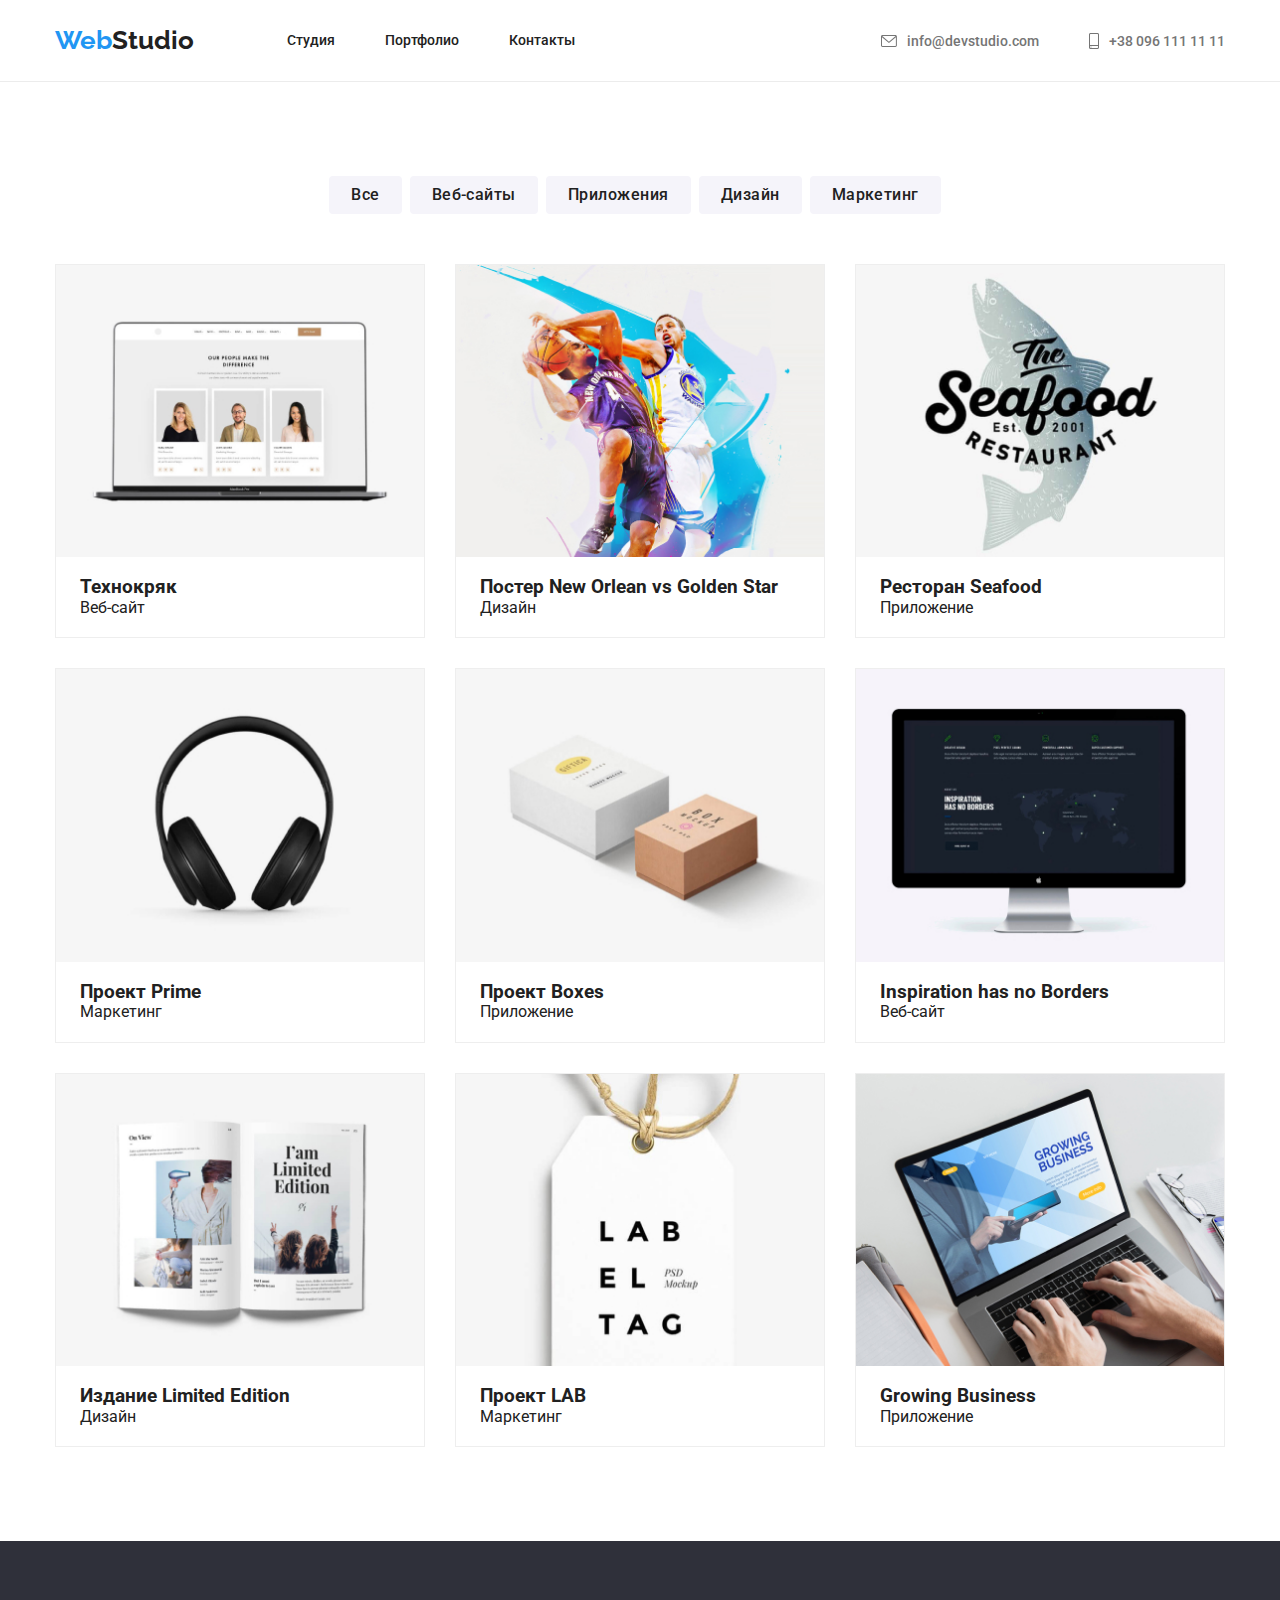
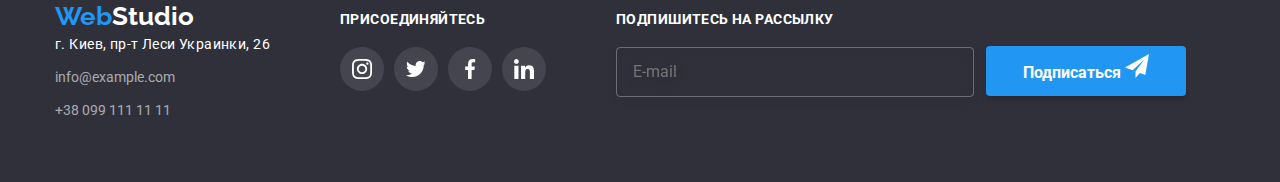
==== portfolio.html @ bfbe64d4 "1" ====
<!DOCTYPE html>
<html lang="ru">
  <head>
    <meta charset="UTF-8" />
    <meta http-equiv="X-UA-Compatible" content="IE=edge" />
    <meta name="viewport" content="width=device-width, initial-scale=1.0" />
    <title>WebStudio</title>
    <link
      href="https://fonts.googleapis.com/css2?family=Raleway:wght@700&display=swap"
      rel="stylesheet"
    />
    <link
      href="https://fonts.googleapis.com/css2?family=Raleway:wght@700&family=Roboto:wght@400;500;700;900&display=swap"
      rel="stylesheet"
    />
    <link
      rel="stylesheet"
      href="https://cdnjs.cloudflare.com/ajax/libs/modern-normalize/1.1.0/modern-normalize.min.css"
    />
    <link rel="stylesheet" href="./css/main.min.css" />
  </head>
  <body>
    <header class="header">
      <div class="container">
        <nav class="header-nav">
          <a href="./index.html" class="header-nav__link"
            >Web<span class="header-nav__logo">Studio</span></a
          >
          <ul class="header-list">
            <li>
              <a href="./index.html" class="header-list__link">Студия</a>
            </li>
            <li>
              <a href="./portfolio.html" class="header-list__link">Портфолио</a>
            </li>
            <li><a href="#" class="header-list__link">Контакты</a></li>
          </ul>
          <ul class="header-contacts">
            <li>
              <a href="mailto:info@devstudio.com" class="header-contacts__link">
                <svg class="header-contacts__envelope">
                  <use href="./images/symbol-defs.svg#icon-envelope"></use>
                </svg>
                info@devstudio.com
              </a>
            </li>
            <li>
              <a href="tel:+380961111111" class="header-contacts__link">
                <svg class="header-contacts__smartphone">
                  <use href="./images/symbol-defs.svg#icon-smartphone"></use>
                </svg>
                +38 096 111 11 11
              </a>
            </li>
          </ul>
        </nav>
      </div>
    </header>
    <main>
      <section class="portfolio">
        <div class="container">
          <ul class="portfolio-section">
            <li class="portfolio-section__item">
              <button type="button" class="portfolio-section__button">
                Все
              </button>
            </li>
            <li class="portfolio-section__item">
              <button type="button" class="portfolio-section__button">
                Веб-сайты
              </button>
            </li>
            <li class="portfolio-section__item">
              <button type="button" class="portfolio-section__button">
                Приложения
              </button>
            </li>
            <li class="portfolio-section__item">
              <button type="button" class="portfolio-section__button">
                Дизайн
              </button>
            </li>
            <li class="portfolio-section__item">
              <button type="button" class="portfolio-section__button">
                Маркетинг
              </button>
            </li>
          </ul>
          <ul class="portfolio-list">
            <li class="portfolio-list__item">
              <div class="portfolio-list__image">
                <img
                  src="./images/Portfolio_1.jpg"
                  width="370"
                  alt="Страница на ноутбуке"
                />
                <div class="overlay">
                  <p class="overlay-text">
                    Технокряк это современная площадка распространения
                    коронавируса. Компании используют эту платформу для
                    цифрового шпионажа и атак на защищённые сервера конкурентов.
                  </p>
                </div>
              </div>

              <div class="portfolio-list__content">
                <h3 class="porfolio-list__header">Технокряк</h3>
                <p class="porfolio-list__text">Веб-сайт</p>
              </div>
            </li>
            <li class="portfolio-list__item">
              <div class="portfolio-list__image">
                <img
                  src="./images/Portfolio_2.jpg"
                  width="370"
                  alt="Дизайн баскетболистов"
                />
                <div class="overlay">
                  <p class="overlay-text">
                    Технокряк это современная площадка распространения
                    коронавируса. Компании используют эту платформу для
                    цифрового шпионажа и атак на защищённые сервера конкурентов.
                  </p>
                </div>
              </div>
              <div class="portfolio-list__content">
                <h3 class="porfolio-list__header">
                  Постер New Orlean vs Golden Star
                </h3>
                <p class="porfolio-list__text">Дизайн</p>
              </div>
            </li>
            <li class="portfolio-list__item">
              <div class="portfolio-list__image">
                <img
                  src="./images/Portfolio_3.jpg"
                  width="370"
                  alt="Логотип ресторана"
                />
                <div class="overlay">
                  <p class="overlay-text">
                    Технокряк это современная площадка распространения
                    коронавируса. Компании используют эту платформу для
                    цифрового шпионажа и атак на защищённые сервера конкурентов.
                  </p>
                </div>
              </div>
              <div class="portfolio-list__content">
                <h3 class="porfolio-list__header">Ресторан Seafood</h3>
                <p class="porfolio-list__text">Приложение</p>
              </div>
            </li>
            <li class="portfolio-list__item">
              <div class="portfolio-list__image">
                <img
                  src="./images/Portfolio_4.jpg"
                  width="370"
                  alt="Наушники"
                />
                <div class="overlay">
                  <p class="overlay-text">
                    Технокряк это современная площадка распространения
                    коронавируса. Компании используют эту платформу для
                    цифрового шпионажа и атак на защищённые сервера конкурентов.
                  </p>
                </div>
              </div>
              <div class="portfolio-list__content">
                <h3 class="porfolio-list__header">Проект Prime</h3>
                <p class="porfolio-list__text">Маркетинг</p>
              </div>
            </li>
            <li class="portfolio-list__item">
              <div class="portfolio-list__image">
                <img
                  src="./images/Portfolio_5.jpg"
                  width="370"
                  alt="Две коробки"
                />
                <div class="overlay">
                  <p class="overlay-text">
                    Технокряк это современная площадка распространения
                    коронавируса. Компании используют эту платформу для
                    цифрового шпионажа и атак на защищённые сервера конкурентов.
                  </p>
                </div>
              </div>
              <div class="portfolio-list__content">
                <h3 class="porfolio-list__header">Проект Boxes</h3>
                <p class="porfolio-list__text">Приложение</p>
              </div>
            </li>
            <li class="portfolio-list__item">
              <div class="portfolio-list__image">
                <img
                  src="./images/Portfolio_6.jpg"
                  width="370"
                  alt="Экран компьютера с сайтом"
                />
                <div class="overlay">
                  <p class="overlay-text">
                    Технокряк это современная площадка распространения
                    коронавируса. Компании используют эту платформу для
                    цифрового шпионажа и атак на защищённые сервера конкурентов.
                  </p>
                </div>
              </div>
              <div class="portfolio-list__content">
                <h3 class="porfolio-list__header">
                  Inspiration has no Borders
                </h3>
                <p class="porfolio-list__text">Веб-сайт</p>
              </div>
            </li>
            <li class="portfolio-list__item">
              <div class="portfolio-list__image">
                <img
                  src="./images/Portfolio_7.jpg"
                  width="370"
                  alt="Книга издания"
                />
                <div class="overlay">
                  <p class="overlay-text">
                    Технокряк это современная площадка распространения
                    коронавируса. Компании используют эту платформу для
                    цифрового шпионажа и атак на защищённые сервера конкурентов.
                  </p>
                </div>
              </div>
              <div class="portfolio-list__content">
                <h3 class="porfolio-list__header">Издание Limited Edition</h3>
                <p class="porfolio-list__text">Дизайн</p>
              </div>
            </li>
            <li class="portfolio-list__item">
              <div class="portfolio-list__image">
                <img
                  src="./images/Portfolio_8.jpg"
                  width="370"
                  alt="Ярлык LAB"
                />
                <div class="overlay">
                  <p class="overlay-text">
                    Технокряк это современная площадка распространения
                    коронавируса. Компании используют эту платформу для
                    цифрового шпионажа и атак на защищённые сервера конкурентов.
                  </p>
                </div>
              </div>
              <div class="portfolio-list__content">
                <h3 class="porfolio-list__header">Проект LAB</h3>
                <p class="porfolio-list__text">Маркетинг</p>
              </div>
            </li>
            <li class="portfolio-list__item">
              <div class="portfolio-list__image">
                <img
                  src="./images/Portfolio_9.jpg"
                  width="370"
                  alt="Приложение на компьютере"
                />
                <div class="overlay">
                  <p class="overlay-text">
                    Технокряк это современная площадка распространения
                    коронавируса. Компании используют эту платформу для
                    цифрового шпионажа и атак на защищённые сервера конкурентов.
                  </p>
                </div>
              </div>
              <div class="portfolio-list__content">
                <h3 class="porfolio-list__header">Growing Business</h3>
                <p class="porfolio-list__text">Приложение</p>
              </div>
            </li>
          </ul>
        </div>
      </section>
    </main>

    <footer class="footer">
      <div class="container footer-container">
        <div class="footer-div">
          <a href="#" class="footer-div__link"
            >Web<span class="footer-div__logo">Studio</span></a
          >
          <address>
            <ul class="address-list">
              <li>
                <a href="#" class="address-list__link"
                  >г. Киев, пр-т Леси Украинки, 26</a
                >
              </li>
              <li>
                <a href="mailto:info@example.com" class="address-list__contacts"
                  >info@example.com</a
                >
              </li>
              <li>
                <a href="tel:+380991111111" class="address-list__contacts"
                  >+38 099 111 11 11</a
                >
              </li>
            </ul>
          </address>
        </div>
        <div class="join">
          <h3 class="join__header">Присоединяйтесь</h3>
          <ul class="join__list">
            <li class="join__item">
              <a href="#" class="join__link">
                <svg class="join__icons">
                  <use href="./images/symbol-defs.svg#icon-instagram"></use>
                </svg>
              </a>
            </li>
            <li class="join__item">
              <a href="#" class="join__link">
                <svg class="join__icons">
                  <use href="./images/symbol-defs.svg#icon-twitter"></use>
                </svg>
              </a>
            </li>
            <li class="join__item">
              <a href="#" class="join__link">
                <svg class="join__icons">
                  <use href="./images/symbol-defs.svg#icon-facebook"></use>
                </svg>
              </a>
            </li>
            <li class="join__item">
              <a href="#" class="join__link">
                <svg class="join__icons">
                  <use href="./images/symbol-defs.svg#icon-linkedin"></use>
                </svg>
              </a>
            </li>
          </ul>
        </div>
        <div class="join">
          <h3 class="join__header">Подпишитесь на рассылку</h3>
          <input
            class="join__input"
            type="email"
            name="mail"
            placeholder="E-mail"
          />
        </div>
        <div class="join__div">
          <button class="join__button" type="button">
            Подписаться
            <svg width="24px" height="24px">
              <use href="./images/symbol-defs.svg#icon-telegram_footer"></use>
            </svg>
          </button>
        </div>
      </div>
    </footer>
  </body>
</html>
---- css/main.min.css ----
body{font-family:Roboto;color:#212121}ul,h1,h2,h3,h4,h5,p{padding:0;margin:0}img{display:block;max-width:100%;height:auto}.container{width:1200px;margin:0 auto;padding:0 15px}@media screen and (max-width: 480px){.container{max-width:480px}}.header{padding:25px 0;border-bottom:1px solid #ececec}.header-nav{display:-webkit-box;display:-ms-flexbox;display:flex;-webkit-box-align:center;-ms-flex-align:center;align-items:center}.header-nav__link{font-family:Raleway;font-style:normal;font-weight:bold;font-size:26px;line-height:31px;text-decoration:none;color:#2196f3;margin-right:93px}.header-nav__logo{color:#212121}.header-list{display:-webkit-box;display:-ms-flexbox;display:flex;list-style:none;font-weight:500;padding:0px}@media screen and (max-width: 480px){.header-list{display:none}}.header-list :not(:last-child){margin-right:50px}.header-list__link{position:relative;color:#212121;font-size:14px;line-height:16px;text-decoration:none}.header-list__link:hover{color:#2196f3}.header-list__link:after{position:absolute;left:0;bottom:0;top:45px;content:"";display:block;width:100%;height:4px;background-color:#2196f3;border-radius:2px;opacity:0;-webkit-transition:250ms cubic-bezier(0.4, 0, 0.2, 1);transition:250ms cubic-bezier(0.4, 0, 0.2, 1)}.header-list__link:hover:after{opacity:1}.header-contacts{display:-webkit-box;display:-ms-flexbox;display:flex;list-style:none;font-weight:500;padding:0px;margin-left:auto;-webkit-box-align:center;-ms-flex-align:center;align-items:center;-webkit-box-pack:center;-ms-flex-pack:center;justify-content:center}@media screen and (max-width: 480px){.header-contacts{display:none}}.header-contacts :not(:first-child){padding-left:50px}.header-contacts__link{position:relative;display:-webkit-box;display:-ms-flexbox;display:flex;-webkit-box-align:center;-ms-flex-align:center;align-items:center;-webkit-box-pack:center;-ms-flex-pack:center;justify-content:center;text-align:center;color:#757575;font-size:14px;line-height:16px;text-decoration:none}.header-contacts__link:hover{color:#2196f3}.header-contacts__envelope{width:16px;height:12px;margin-right:10px;fill:currentColor}.header-contacts__envelope:hover{fill:#2196f3}.header-contacts__smartphone{width:10px;height:16px;fill:currentColor;margin-right:10px}.header-contacts__smartphone:hover{fill:#2196f3}.footer{background:#2f303a;padding-top:60px;padding-bottom:60px}.footer-container{display:-webkit-box;display:-ms-flexbox;display:flex}@media screen and (max-width: 480px){.footer-container{-webkit-box-orient:vertical;-webkit-box-direction:normal;-ms-flex-direction:column;flex-direction:column;-webkit-box-align:center;-ms-flex-align:center;align-items:center}}.footer-div__link{display:block;font-family:Raleway;font-style:normal;font-size:26px;line-height:31px;font-weight:bold;color:#2196f3;text-decoration:none;list-style-type:none}.footer-div__logo{color:#fff}.address-list{font-style:normal;list-style:none;padding:0}.address-list :not(:last-child){padding-bottom:9px}.address-list__link{font-style:normal;font-size:14px;line-height:24px;font-weight:normal;padding:20px 0 9px 0;letter-spacing:0.03em;color:#fff;text-decoration:none;list-style:none}.address-list__contacts{font-size:14px;line-height:24px;font-weight:normal;color:rgba(255,255,255,0.6);text-decoration:none;list-style-type:none}.join{padding-top:10px;margin-left:70px}.join__header{font-size:14px;line-height:16px;letter-spacing:0.03em;text-transform:uppercase;color:#fff;margin-bottom:20px}.join__list{display:-webkit-box;display:-ms-flexbox;display:flex;list-style:none}.join__item:not(:last-child){margin-right:10px}.join__link{display:-webkit-box;display:-ms-flexbox;display:flex;width:44px;height:44px;border-radius:50%;background:rgba(255,255,255,0.1);-webkit-box-align:center;-ms-flex-align:center;align-items:center;-webkit-box-pack:center;-ms-flex-pack:center;justify-content:center}.join__link:hover{background-color:#2196f3}.join__icons{display:block;width:20px;height:20px;fill:white}.join__input{width:358px;height:50px;padding-left:16px;background-color:rgba(33,150,243,0);border:1px solid rgba(255,255,255,0.3);-webkit-box-sizing:border-box;box-sizing:border-box;-webkit-filter:drop-shadow(0px 4px 4px rgba(0,0,0,0.15));filter:drop-shadow(0px 4px 4px rgba(0,0,0,0.15));border-radius:4px;outline:none;color:#fff}.join__div{width:200px;height:100%}.join__button{width:200px;height:50px;display:block;margin-top:45px;margin-left:12px;font-size:16px;line-height:30px;font-weight:bold;color:#fff;background:#2196f3;padding:0 auto;border:none;-webkit-box-shadow:0px 4px 4px rgba(0,0,0,0.15);box-shadow:0px 4px 4px rgba(0,0,0,0.15);border-radius:4px;cursor:pointer;text-align:center}.hero-section{max-width:1600px;margin:0 auto;background:#2f303a;padding:200px 0;background-image:-webkit-gradient(linear, left top, left bottom, from(rgba(47,48,58,0.4)), to(rgba(47,48,58,0.4))),url("../images/main-background.png");background-image:linear-gradient(to bottom, rgba(47,48,58,0.4), rgba(47,48,58,0.4)),url("../images/main-background.png");background-position:center;background-size:cover}@media screen and (max-width: 480px){.hero-section{width:100%;max-width:480px}}.hero-section__article{font-size:44px;line-height:60px;font-weight:900;color:#fff;width:696px;margin:auto;margin-bottom:40px;text-align:center;letter-spacing:0.06em;text-transform:uppercase}@media screen and (max-width: 480px){.hero-section__article{max-width:480px;width:360px;height:84px;font-size:26px;line-height:42px;margin-bottom:30px}}.hero-section__button{display:block;font-size:16px;line-height:30px;font-weight:bold;color:#fff;background:#2196f3;margin:0 auto;padding:10px 32px;border:none;-webkit-box-shadow:0px 4px 4px rgba(0,0,0,0.15);box-shadow:0px 4px 4px rgba(0,0,0,0.15);border-radius:4px;cursor:pointer}.backdrop{position:fixed;top:0;left:0;width:100%;height:100%;background:rgba(0,0,0,0.2)}.backdrop.is-hidden{opacity:0;pointer-events:none}.backdrop-modal{position:absolute;top:50%;left:50%;-webkit-transform:translate(-50%, -50%);transform:translate(-50%, -50%);min-width:528px;min-height:581px;background-color:#fff;padding:40px}.backdrop-modal__button{display:-webkit-box;display:-ms-flexbox;display:flex;position:absolute;top:8px;right:8px;width:30px;height:30px;border:1px solid rgba(0,0,0,0.1);border-radius:50%;cursor:pointer;background-color:transparent;-webkit-box-align:center;-ms-flex-align:center;align-items:center;-webkit-box-pack:center;-ms-flex-pack:center;justify-content:center}.backdrop-modal__close{width:18px;height:18px;display:block}.backdrop-modal__button:hover .backdrop-modal__close{fill:#2196f3}.backdrop-modal__header{margin-bottom:12px;font-style:normal;font-weight:bold;font-size:20px;line-height:23px;text-align:center;letter-spacing:0.03em;color:#212121}form{position:relative;width:450px;height:auto;margin-left:auto;margin-right:auto}.form-field{display:-webkit-box;display:-ms-flexbox;display:flex;-webkit-box-orient:vertical;-webkit-box-direction:normal;-ms-flex-direction:column;flex-direction:column;margin-bottom:10px}.form-field textarea{border:1px solid rgba(33,33,33,0.2);border-radius:4px;resize:none}.form-field input{height:40px;border:1px solid rgba(33,33,33,0.2);border-radius:4px}.form-field label{font-size:12px;margin-bottom:4px;color:#757575}.modal-input{padding-left:40px;outline:none;width:100%}.aaa{position:relative}.aaa:hover .modal-input{border-color:#2196f3}.aaa:hover .icon-modal1{fill:#2196f3}.aaa:hover .icon-modal2{fill:#2196f3}.aaa:hover .icon-modal3{fill:#2196f3}.icon-modal1{position:absolute;top:50%;-webkit-transform:translateY(-50%);transform:translateY(-50%);left:13px;width:18px;height:18px}.icon-modal2{position:absolute;top:50%;-webkit-transform:translateY(-50%);transform:translateY(-50%);left:13px;width:18px;height:18px}.icon-modal3{position:absolute;top:50%;-webkit-transform:translateY(-50%);transform:translateY(-50%);left:13px;width:18px;height:18px}textarea{outline:none;padding-left:16px}.conditions{margin-bottom:30px}.conditions-label{display:-webkit-box;display:-ms-flexbox;display:flex;-webkit-box-align:center;-ms-flex-align:center;align-items:center;-ms-flex-pack:distribute;justify-content:space-around;font-size:14px;line-height:1.71;letter-spacing:0.03em;color:#757575}.conditions-link{color:#2196f3;cursor:pointer;position:relative}.conditions-link::after{content:" ";position:absolute;left:0;bottom:5px;width:100%;height:1px;background-color:#2196f3}.checkbox-accept{display:none}.conditions-input:checked+.conditions-svg-border .checkbox-accept{display:block;-webkit-transition-timing-function:cubic-bezier(0.4, 0, 0.2, 1);transition-timing-function:cubic-bezier(0.4, 0, 0.2, 1);-webkit-transition-duration:250ms;transition-duration:250ms}.conditions-input:checked+.conditions-svg-border .checkbox-border{display:none;-webkit-transition-timing-function:cubic-bezier(0.4, 0, 0.2, 1);transition-timing-function:cubic-bezier(0.4, 0, 0.2, 1);-webkit-transition-duration:250ms;transition-duration:250ms}.conditions-svg-border{cursor:pointer}.conditions-input{-webkit-appearance:none;-moz-appearance:none;appearance:none}.modal-button{width:200px;height:50px;display:block;font-size:16px;line-height:30px;font-weight:bold;color:#fff;background:#2196f3;margin:0 auto;margin-top:30px;padding:10px 32px;border:none;-webkit-box-shadow:0px 4px 4px rgba(0,0,0,0.15);box-shadow:0px 4px 4px rgba(0,0,0,0.15);border-radius:4px;cursor:pointer}.section-features{padding-top:94px}@media screen and (max-width: 480px){.section-features{display:block;padding-top:60px}}.section-features__list{list-style:none;display:-webkit-box;display:-ms-flexbox;display:flex}@media screen and (max-width: 480px){.section-features__list{display:block}}.section-features__list__item :not(:last-child){margin-right:30px}.section-features__box{width:270px;height:120px;background-color:#f5f4fa;text-align:center;border-radius:4px;padding:25px 0;margin-bottom:30px}@media screen and (max-width: 480px){.section-features__box{width:450px}}.section-features__svg{width:70px;height:70px}.section-features__article{font-size:14px;line-height:16px;font-weight:bold;letter-spacing:0.03em;text-transform:uppercase}@media screen and (max-width: 480px){.section-features__article{text-align:center;margin-bottom:10px}}.section-features__information{font-size:14px;line-height:24px;font-weight:normal;color:#757575}@media screen and (max-width: 480px){.section-features__information{margin-bottom:30px}}.section-doing{padding:94px 0}@media screen and (max-width: 480px){.section-doing{display:none}}.section-doing__article{font-size:36px;line-height:42px;font-weight:bold;text-align:center;margin-bottom:50px}.section-doing__information{list-style:none;display:-webkit-box;display:-ms-flexbox;display:flex;-webkit-box-align:center;-ms-flex-align:center;align-items:center;-webkit-box-pack:center;-ms-flex-pack:center;justify-content:center}.section-doing__item{position:relative}.section-doing:first-child{padding-left:0px}.section-doing :not(:last-child){margin-right:30px}.section-doing__img{display:block;width:100%;height:auto}.section-doing__div{display:block;position:absolute;top:224px;padding:27px 0;width:100%;background:rgba(47,48,58,0.8);color:#fff}.section-doing__text{font-size:14px;line-height:16px;font-weight:bold;letter-spacing:0.03em;text-transform:uppercase;text-align:center}.section-crew{background:#f5f4fa;padding:94px 0}.section-crew__article{font-size:36px;line-height:42px;font-weight:bold;text-align:center;margin-bottom:50px}.section-crew__list{list-style:none;display:-webkit-box;display:-ms-flexbox;display:flex;padding:0px;-webkit-box-pack:center;-ms-flex-pack:center;justify-content:center;margin-bottom:0}@media screen and (max-width: 480px){.section-crew__list{display:-webkit-box;display:-ms-flexbox;display:flex;-webkit-box-orient:vertical;-webkit-box-direction:normal;-ms-flex-direction:column;flex-direction:column;-webkit-box-pack:center;-ms-flex-pack:center;justify-content:center}}.section-crew__item{-webkit-box-shadow:0px 1px 3px rgba(0,0,0,0.12),0px 1px 1px rgba(0,0,0,0.14),0px 2px 1px rgba(0,0,0,0.2);box-shadow:0px 1px 3px rgba(0,0,0,0.12),0px 1px 1px rgba(0,0,0,0.14),0px 2px 1px rgba(0,0,0,0.2);border-radius:0px 0px 4px 4px}@media screen and (max-width: 480px){.section-crew__item{width:450px;margin-bottom:30px}}.section-crew__item:not(:last-child){margin-right:30px}.wrapper{padding:30px 0}@media screen and (max-width: 480px){.wrapper{background-color:#fff}}.wrapper__article{font-size:16px;line-height:19px;font-weight:500;text-align:center}.wrapper__text{font-size:16px;line-height:19px;font-weight:normal;color:#757575;text-align:center;padding-top:10px}.wrapper__list{display:-webkit-box;display:-ms-flexbox;display:flex;margin-top:16px;list-style:none;-webkit-box-align:center;-ms-flex-align:center;align-items:center;-webkit-box-pack:center;-ms-flex-pack:center;justify-content:center}.wrapper__item:not(:last-child){margin-right:10px}.wrapper__link{display:-webkit-box;display:-ms-flexbox;display:flex;-webkit-box-pack:center;-ms-flex-pack:center;justify-content:center;-webkit-box-align:center;-ms-flex-align:center;align-items:center;width:44px;height:44px;cursor:pointer}.wrapper__link:hover{border-radius:50%;background-color:#2196f3}.wrapper__link:hover .wrapper__icon{fill:#fff}.wrapper__icon{width:20px;height:20px;fill:#afb1b8}.section-clients{padding:94px 0}.section-clients__article{font-size:36px;line-height:42px;font-weight:bold;text-align:center;margin-bottom:50px}.section-clients__list{display:-webkit-box;display:-ms-flexbox;display:flex;list-style:none;-webkit-box-align:center;-ms-flex-align:center;align-items:center}@media screen and (max-width: 480px){.section-clients__list{-ms-flex-wrap:wrap;flex-wrap:wrap}}@media screen and (max-width: 480px){.section-clients:nth-child(2n){margin-right:30px}}.section-clients :not(:last-child){margin-right:30px}.section-clients,.section-clients__icon:hover{fill:currentColor}.section-clients__link{display:-webkit-box;display:-ms-flexbox;display:flex;width:170px;height:92px;border:1px solid #afb1b8;border-radius:4px;-webkit-box-align:center;-ms-flex-align:center;align-items:center;-webkit-box-pack:center;-ms-flex-pack:center;justify-content:center}.section-clients__link:hover{color:#2196f3;border:1px solid #2196f3}.section-clients__link:hover .section-clients__icon{fill:#2196f3}.section-clients__icon{width:106px;height:60px;fill:#afb1b8}.portfolio{padding:94px 0}.portfolio-section{display:-webkit-box;display:-ms-flexbox;display:flex;-webkit-box-pack:center;-ms-flex-pack:center;justify-content:center;margin-right:10px;margin-bottom:50px;list-style:none}.portfolio-section__item:not(:last-child){margin-right:8px}.portfolio-section__button:hover{background-color:#2196f3;color:#fff}.portfolio-section__button{display:block;font-family:Roboto;border:none;background:#f5f4fa;border-radius:4px;font-weight:500;font-size:16px;line-height:26px;text-align:center;padding:6px 22px;letter-spacing:0.03em;color:#212121;cursor:pointer}.portfolio-list{list-style:none;display:-webkit-box;display:-ms-flexbox;display:flex;-ms-flex-wrap:wrap;flex-wrap:wrap;margin-right:-30px;margin-bottom:-30px}.portfolio-list li{background:#fff;border:1px solid #eee;margin-bottom:30px;cursor:pointer;-ms-flex-preferred-size:calc(100% / 3 - 30px);flex-basis:calc(100% / 3 - 30px);margin-right:30px;margin-bottom:30px}.portfolio-list li:hover{-webkit-box-shadow:0px 1px 1px rgba(0,0,0,0.12),0px 4px 4px rgba(0,0,0,0.06),1px 4px 6px rgba(0,0,0,0.16);box-shadow:0px 1px 1px rgba(0,0,0,0.12),0px 4px 4px rgba(0,0,0,0.06),1px 4px 6px rgba(0,0,0,0.16)}.portfolio-list__item:hover{border:1px solid #eee;-webkit-box-shadow:0px 1px 1px rgba(0,0,0,0.12),0px 4px 4px rgba(0,0,0,0.06),1px 4px 6px rgba(0,0,0,0.16);box-shadow:0px 1px 1px rgba(0,0,0,0.12),0px 4px 4px rgba(0,0,0,0.06),1px 4px 6px rgba(0,0,0,0.16)}.portfolio-list__item:hover:hover .overlay{-webkit-transform:translate(-50%, 0);transform:translate(-50%, 0)}.portfolio-list__image{position:relative;overflow:hidden}.portfolio-list__content{padding:20px 24px}.portfolio-list__header{font-weight:bold;font-size:18px;line-height:36px;letter-spacing:0.06em;color:#212121}.portfolio-list__text{font-size:16px;line-height:30px;font-weight:normal;color:#757575}.overlay{position:absolute;top:0;left:50%;width:100%;height:101%;padding:63px 24px;font-size:18px;line-height:28px;color:#fff;background-color:#2196f3;-webkit-transform:translate(-50%, 100%);transform:translate(-50%, 100%);-webkit-transition:-webkit-transform 250ms cubic-bezier(0.4, 0, 0.2, 1);transition:-webkit-transform 250ms cubic-bezier(0.4, 0, 0.2, 1);transition:transform 250ms cubic-bezier(0.4, 0, 0.2, 1);transition:transform 250ms cubic-bezier(0.4, 0, 0.2, 1), -webkit-transform 250ms cubic-bezier(0.4, 0, 0.2, 1)}
/*# sourceMappingURL=main.min.css.map */
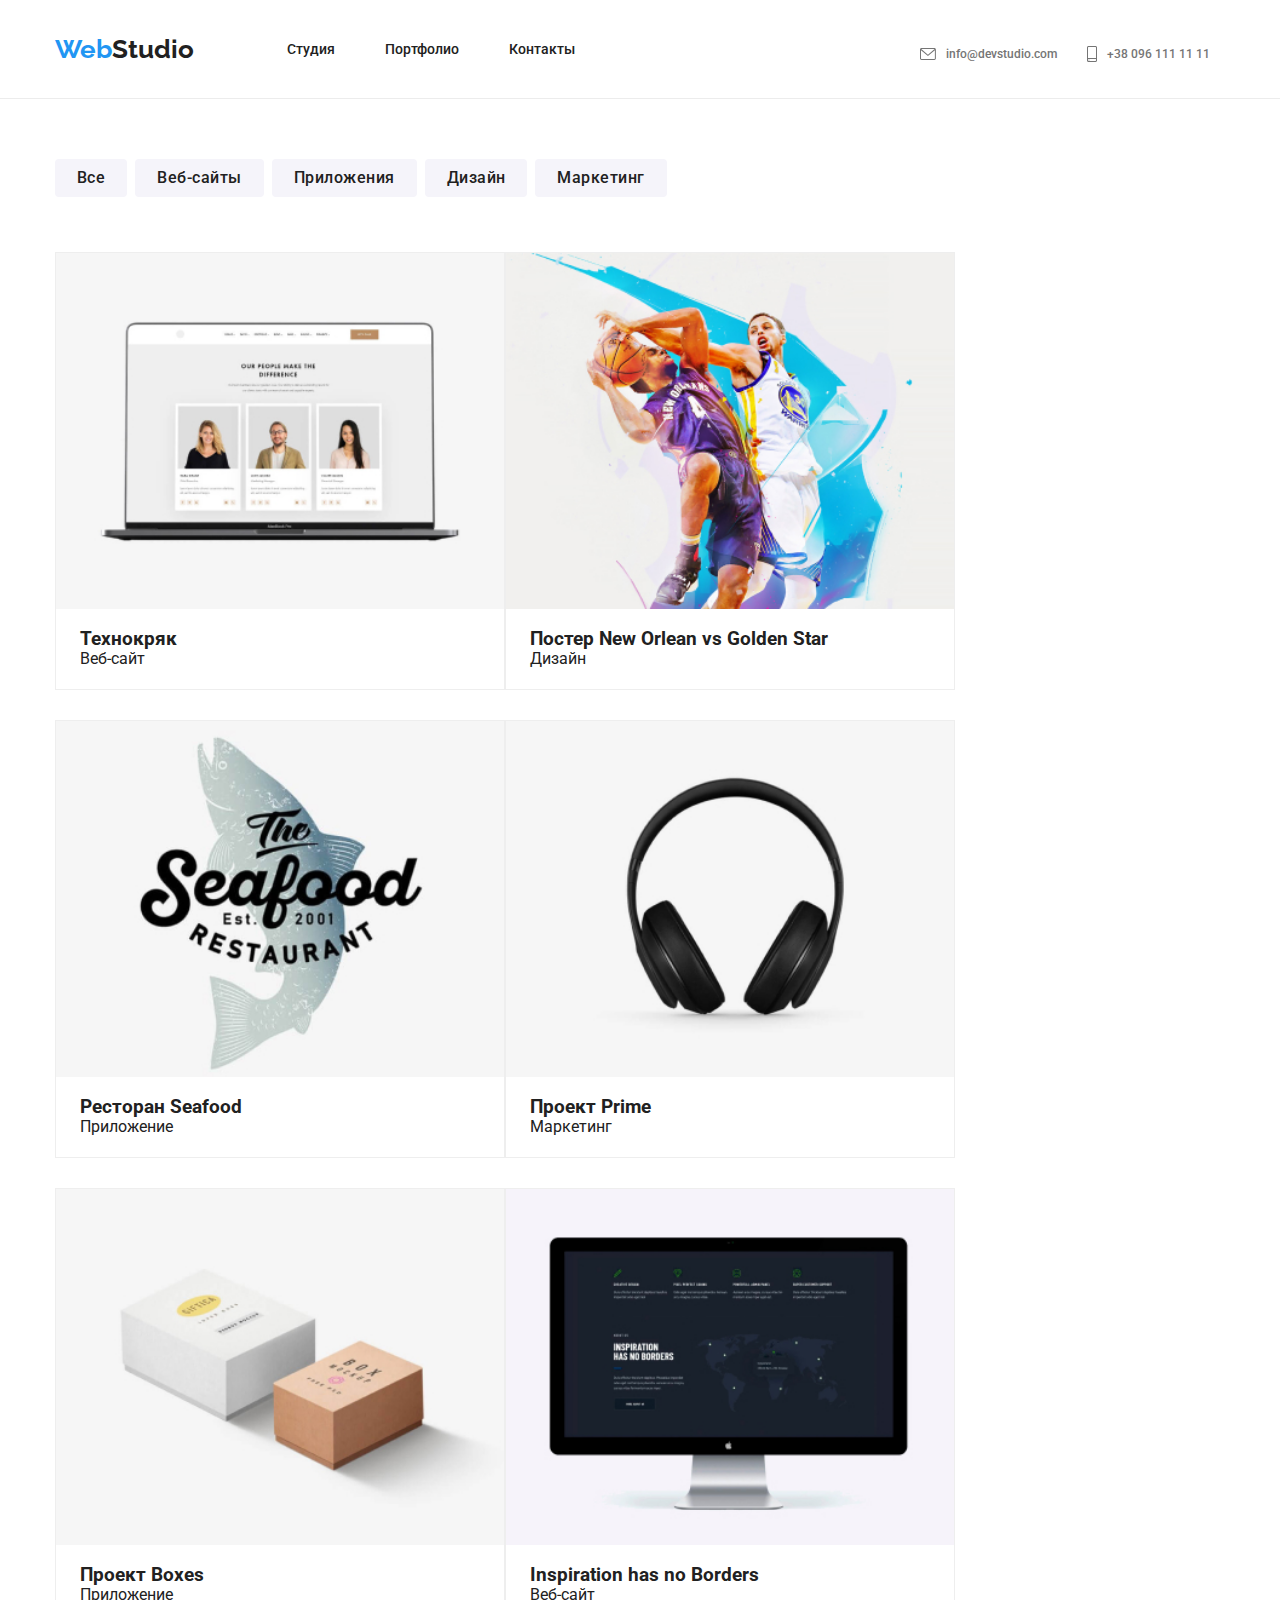
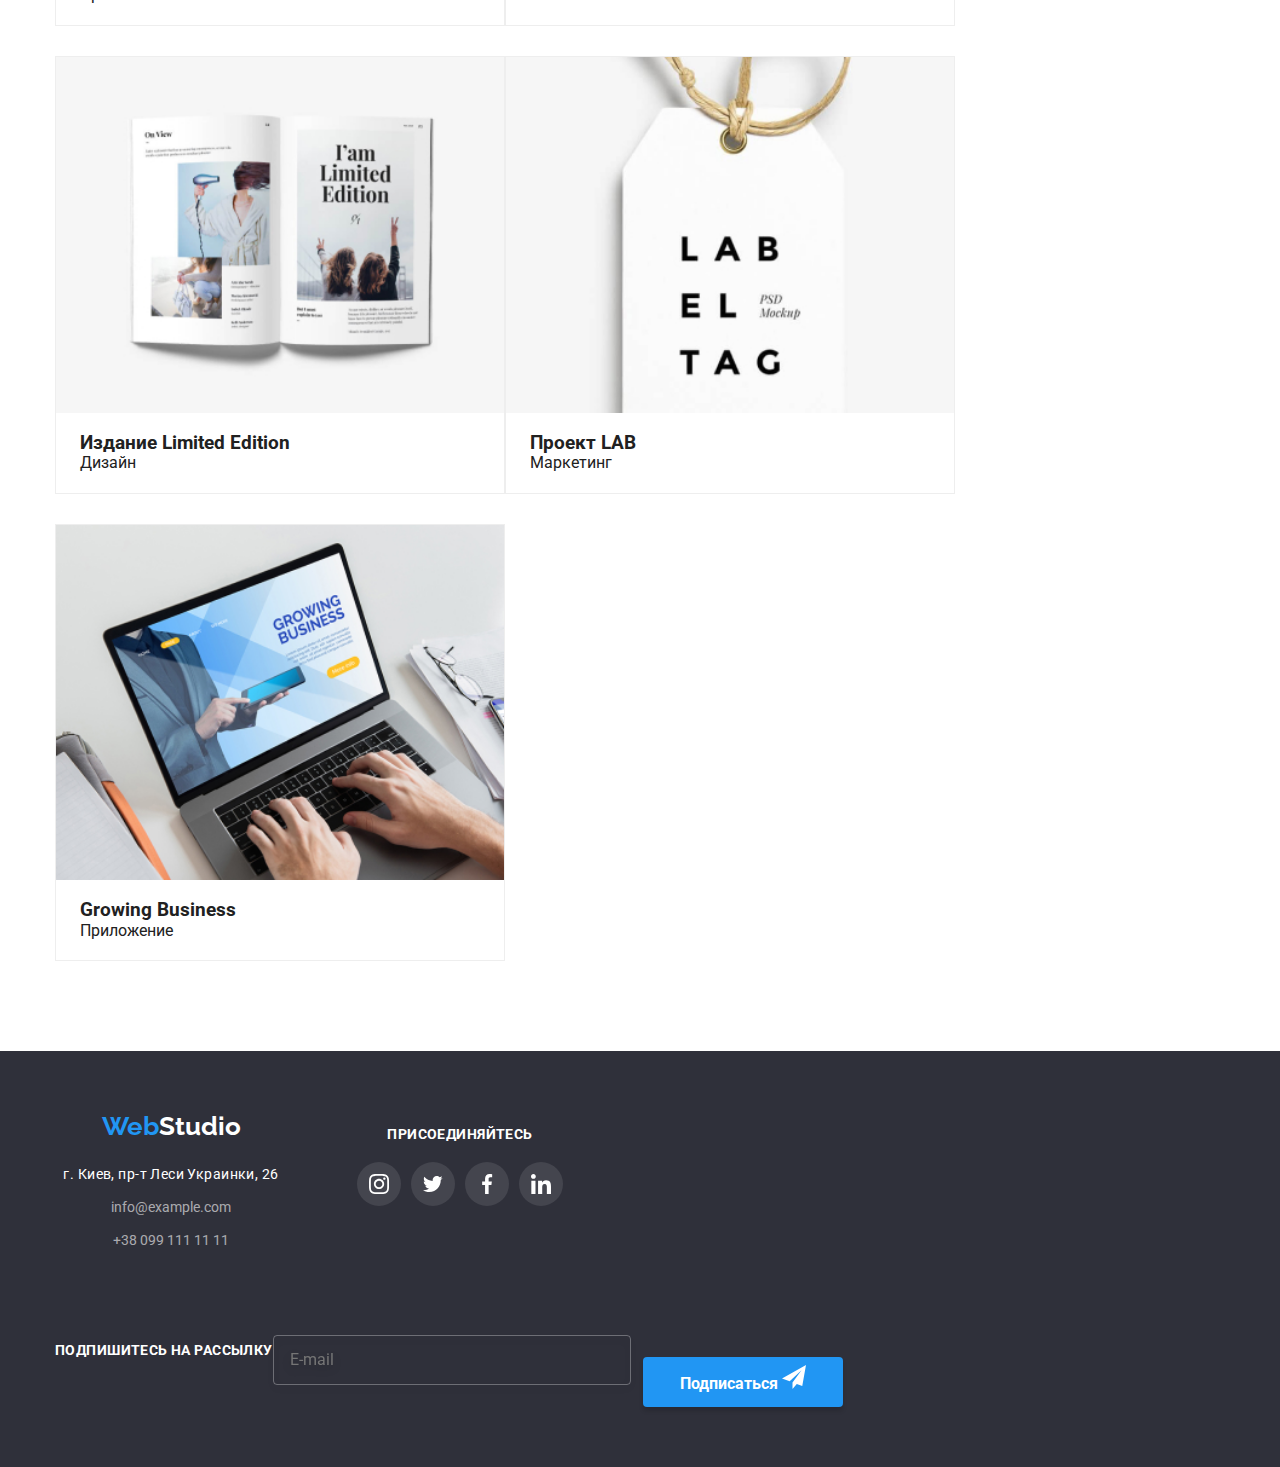
==== commit 055eae50: "some errors" ====
--- a/portfolio.html
+++ b/portfolio.html
@@ -90,6 +90,7 @@
             <li class="portfolio-list__item">
               <div class="portfolio-list__image">
                 <img
+                  class="portfolio-list__img"
                   src="./images/Portfolio_1.jpg"
                   width="370"
                   alt="Страница на ноутбуке"
@@ -111,6 +112,7 @@
             <li class="portfolio-list__item">
               <div class="portfolio-list__image">
                 <img
+                  class="portfolio-list__img"
                   src="./images/Portfolio_2.jpg"
                   width="370"
                   alt="Дизайн баскетболистов"
@@ -133,6 +135,7 @@
             <li class="portfolio-list__item">
               <div class="portfolio-list__image">
                 <img
+                  class="portfolio-list__img"
                   src="./images/Portfolio_3.jpg"
                   width="370"
                   alt="Логотип ресторана"
@@ -153,6 +156,7 @@
             <li class="portfolio-list__item">
               <div class="portfolio-list__image">
                 <img
+                  class="portfolio-list__img"
                   src="./images/Portfolio_4.jpg"
                   width="370"
                   alt="Наушники"
@@ -173,6 +177,7 @@
             <li class="portfolio-list__item">
               <div class="portfolio-list__image">
                 <img
+                  class="portfolio-list__img"
                   src="./images/Portfolio_5.jpg"
                   width="370"
                   alt="Две коробки"
@@ -193,6 +198,7 @@
             <li class="portfolio-list__item">
               <div class="portfolio-list__image">
                 <img
+                  class="portfolio-list__img"
                   src="./images/Portfolio_6.jpg"
                   width="370"
                   alt="Экран компьютера с сайтом"
@@ -215,6 +221,7 @@
             <li class="portfolio-list__item">
               <div class="portfolio-list__image">
                 <img
+                  class="portfolio-list__img"
                   src="./images/Portfolio_7.jpg"
                   width="370"
                   alt="Книга издания"
@@ -235,6 +242,7 @@
             <li class="portfolio-list__item">
               <div class="portfolio-list__image">
                 <img
+                  class="portfolio-list__img"
                   src="./images/Portfolio_8.jpg"
                   width="370"
                   alt="Ярлык LAB"
@@ -255,6 +263,7 @@
             <li class="portfolio-list__item">
               <div class="portfolio-list__image">
                 <img
+                  class="portfolio-list__img"
                   src="./images/Portfolio_9.jpg"
                   width="370"
                   alt="Приложение на компьютере"
@@ -336,22 +345,23 @@
             </li>
           </ul>
         </div>
-        <div class="join">
-          <h3 class="join__header">Подпишитесь на рассылку</h3>
+        <div class="join-subscribe">
+          <h3 class="join-subscribe__header">Подпишитесь на рассылку</h3>
           <input
-            class="join__input"
+            class="join-subscribe__input"
             type="email"
             name="mail"
             placeholder="E-mail"
           />
-        </div>
-        <div class="join__div">
-          <button class="join__button" type="button">
-            Подписаться
-            <svg width="24px" height="24px">
-              <use href="./images/symbol-defs.svg#icon-telegram_footer"></use>
-            </svg>
-          </button>
+
+          <div class="join-subscribe__div">
+            <button class="join-subscribe__button" type="button">
+              Подписаться
+              <svg width="24px" height="24px" class="join__svg">
+                <use href="./images/symbol-defs.svg#icon-telegram_footer"></use>
+              </svg>
+            </button>
+          </div>
         </div>
       </div>
     </footer>
--- a/css/main.min.css
+++ b/css/main.min.css
@@ -1,2 +1,2 @@
-body{font-family:Roboto;color:#212121}ul,h1,h2,h3,h4,h5,p{padding:0;margin:0}img{display:block;max-width:100%;height:auto}.container{width:1200px;margin:0 auto;padding:0 15px}@media screen and (max-width: 480px){.container{max-width:480px}}.header{padding:25px 0;border-bottom:1px solid #ececec}.header-nav{display:-webkit-box;display:-ms-flexbox;display:flex;-webkit-box-align:center;-ms-flex-align:center;align-items:center}.header-nav__link{font-family:Raleway;font-style:normal;font-weight:bold;font-size:26px;line-height:31px;text-decoration:none;color:#2196f3;margin-right:93px}.header-nav__logo{color:#212121}.header-list{display:-webkit-box;display:-ms-flexbox;display:flex;list-style:none;font-weight:500;padding:0px}@media screen and (max-width: 480px){.header-list{display:none}}.header-list :not(:last-child){margin-right:50px}.header-list__link{position:relative;color:#212121;font-size:14px;line-height:16px;text-decoration:none}.header-list__link:hover{color:#2196f3}.header-list__link:after{position:absolute;left:0;bottom:0;top:45px;content:"";display:block;width:100%;height:4px;background-color:#2196f3;border-radius:2px;opacity:0;-webkit-transition:250ms cubic-bezier(0.4, 0, 0.2, 1);transition:250ms cubic-bezier(0.4, 0, 0.2, 1)}.header-list__link:hover:after{opacity:1}.header-contacts{display:-webkit-box;display:-ms-flexbox;display:flex;list-style:none;font-weight:500;padding:0px;margin-left:auto;-webkit-box-align:center;-ms-flex-align:center;align-items:center;-webkit-box-pack:center;-ms-flex-pack:center;justify-content:center}@media screen and (max-width: 480px){.header-contacts{display:none}}.header-contacts :not(:first-child){padding-left:50px}.header-contacts__link{position:relative;display:-webkit-box;display:-ms-flexbox;display:flex;-webkit-box-align:center;-ms-flex-align:center;align-items:center;-webkit-box-pack:center;-ms-flex-pack:center;justify-content:center;text-align:center;color:#757575;font-size:14px;line-height:16px;text-decoration:none}.header-contacts__link:hover{color:#2196f3}.header-contacts__envelope{width:16px;height:12px;margin-right:10px;fill:currentColor}.header-contacts__envelope:hover{fill:#2196f3}.header-contacts__smartphone{width:10px;height:16px;fill:currentColor;margin-right:10px}.header-contacts__smartphone:hover{fill:#2196f3}.footer{background:#2f303a;padding-top:60px;padding-bottom:60px}.footer-container{display:-webkit-box;display:-ms-flexbox;display:flex}@media screen and (max-width: 480px){.footer-container{-webkit-box-orient:vertical;-webkit-box-direction:normal;-ms-flex-direction:column;flex-direction:column;-webkit-box-align:center;-ms-flex-align:center;align-items:center}}.footer-div__link{display:block;font-family:Raleway;font-style:normal;font-size:26px;line-height:31px;font-weight:bold;color:#2196f3;text-decoration:none;list-style-type:none}.footer-div__logo{color:#fff}.address-list{font-style:normal;list-style:none;padding:0}.address-list :not(:last-child){padding-bottom:9px}.address-list__link{font-style:normal;font-size:14px;line-height:24px;font-weight:normal;padding:20px 0 9px 0;letter-spacing:0.03em;color:#fff;text-decoration:none;list-style:none}.address-list__contacts{font-size:14px;line-height:24px;font-weight:normal;color:rgba(255,255,255,0.6);text-decoration:none;list-style-type:none}.join{padding-top:10px;margin-left:70px}.join__header{font-size:14px;line-height:16px;letter-spacing:0.03em;text-transform:uppercase;color:#fff;margin-bottom:20px}.join__list{display:-webkit-box;display:-ms-flexbox;display:flex;list-style:none}.join__item:not(:last-child){margin-right:10px}.join__link{display:-webkit-box;display:-ms-flexbox;display:flex;width:44px;height:44px;border-radius:50%;background:rgba(255,255,255,0.1);-webkit-box-align:center;-ms-flex-align:center;align-items:center;-webkit-box-pack:center;-ms-flex-pack:center;justify-content:center}.join__link:hover{background-color:#2196f3}.join__icons{display:block;width:20px;height:20px;fill:white}.join__input{width:358px;height:50px;padding-left:16px;background-color:rgba(33,150,243,0);border:1px solid rgba(255,255,255,0.3);-webkit-box-sizing:border-box;box-sizing:border-box;-webkit-filter:drop-shadow(0px 4px 4px rgba(0,0,0,0.15));filter:drop-shadow(0px 4px 4px rgba(0,0,0,0.15));border-radius:4px;outline:none;color:#fff}.join__div{width:200px;height:100%}.join__button{width:200px;height:50px;display:block;margin-top:45px;margin-left:12px;font-size:16px;line-height:30px;font-weight:bold;color:#fff;background:#2196f3;padding:0 auto;border:none;-webkit-box-shadow:0px 4px 4px rgba(0,0,0,0.15);box-shadow:0px 4px 4px rgba(0,0,0,0.15);border-radius:4px;cursor:pointer;text-align:center}.hero-section{max-width:1600px;margin:0 auto;background:#2f303a;padding:200px 0;background-image:-webkit-gradient(linear, left top, left bottom, from(rgba(47,48,58,0.4)), to(rgba(47,48,58,0.4))),url("../images/main-background.png");background-image:linear-gradient(to bottom, rgba(47,48,58,0.4), rgba(47,48,58,0.4)),url("../images/main-background.png");background-position:center;background-size:cover}@media screen and (max-width: 480px){.hero-section{width:100%;max-width:480px}}.hero-section__article{font-size:44px;line-height:60px;font-weight:900;color:#fff;width:696px;margin:auto;margin-bottom:40px;text-align:center;letter-spacing:0.06em;text-transform:uppercase}@media screen and (max-width: 480px){.hero-section__article{max-width:480px;width:360px;height:84px;font-size:26px;line-height:42px;margin-bottom:30px}}.hero-section__button{display:block;font-size:16px;line-height:30px;font-weight:bold;color:#fff;background:#2196f3;margin:0 auto;padding:10px 32px;border:none;-webkit-box-shadow:0px 4px 4px rgba(0,0,0,0.15);box-shadow:0px 4px 4px rgba(0,0,0,0.15);border-radius:4px;cursor:pointer}.backdrop{position:fixed;top:0;left:0;width:100%;height:100%;background:rgba(0,0,0,0.2)}.backdrop.is-hidden{opacity:0;pointer-events:none}.backdrop-modal{position:absolute;top:50%;left:50%;-webkit-transform:translate(-50%, -50%);transform:translate(-50%, -50%);min-width:528px;min-height:581px;background-color:#fff;padding:40px}.backdrop-modal__button{display:-webkit-box;display:-ms-flexbox;display:flex;position:absolute;top:8px;right:8px;width:30px;height:30px;border:1px solid rgba(0,0,0,0.1);border-radius:50%;cursor:pointer;background-color:transparent;-webkit-box-align:center;-ms-flex-align:center;align-items:center;-webkit-box-pack:center;-ms-flex-pack:center;justify-content:center}.backdrop-modal__close{width:18px;height:18px;display:block}.backdrop-modal__button:hover .backdrop-modal__close{fill:#2196f3}.backdrop-modal__header{margin-bottom:12px;font-style:normal;font-weight:bold;font-size:20px;line-height:23px;text-align:center;letter-spacing:0.03em;color:#212121}form{position:relative;width:450px;height:auto;margin-left:auto;margin-right:auto}.form-field{display:-webkit-box;display:-ms-flexbox;display:flex;-webkit-box-orient:vertical;-webkit-box-direction:normal;-ms-flex-direction:column;flex-direction:column;margin-bottom:10px}.form-field textarea{border:1px solid rgba(33,33,33,0.2);border-radius:4px;resize:none}.form-field input{height:40px;border:1px solid rgba(33,33,33,0.2);border-radius:4px}.form-field label{font-size:12px;margin-bottom:4px;color:#757575}.modal-input{padding-left:40px;outline:none;width:100%}.aaa{position:relative}.aaa:hover .modal-input{border-color:#2196f3}.aaa:hover .icon-modal1{fill:#2196f3}.aaa:hover .icon-modal2{fill:#2196f3}.aaa:hover .icon-modal3{fill:#2196f3}.icon-modal1{position:absolute;top:50%;-webkit-transform:translateY(-50%);transform:translateY(-50%);left:13px;width:18px;height:18px}.icon-modal2{position:absolute;top:50%;-webkit-transform:translateY(-50%);transform:translateY(-50%);left:13px;width:18px;height:18px}.icon-modal3{position:absolute;top:50%;-webkit-transform:translateY(-50%);transform:translateY(-50%);left:13px;width:18px;height:18px}textarea{outline:none;padding-left:16px}.conditions{margin-bottom:30px}.conditions-label{display:-webkit-box;display:-ms-flexbox;display:flex;-webkit-box-align:center;-ms-flex-align:center;align-items:center;-ms-flex-pack:distribute;justify-content:space-around;font-size:14px;line-height:1.71;letter-spacing:0.03em;color:#757575}.conditions-link{color:#2196f3;cursor:pointer;position:relative}.conditions-link::after{content:" ";position:absolute;left:0;bottom:5px;width:100%;height:1px;background-color:#2196f3}.checkbox-accept{display:none}.conditions-input:checked+.conditions-svg-border .checkbox-accept{display:block;-webkit-transition-timing-function:cubic-bezier(0.4, 0, 0.2, 1);transition-timing-function:cubic-bezier(0.4, 0, 0.2, 1);-webkit-transition-duration:250ms;transition-duration:250ms}.conditions-input:checked+.conditions-svg-border .checkbox-border{display:none;-webkit-transition-timing-function:cubic-bezier(0.4, 0, 0.2, 1);transition-timing-function:cubic-bezier(0.4, 0, 0.2, 1);-webkit-transition-duration:250ms;transition-duration:250ms}.conditions-svg-border{cursor:pointer}.conditions-input{-webkit-appearance:none;-moz-appearance:none;appearance:none}.modal-button{width:200px;height:50px;display:block;font-size:16px;line-height:30px;font-weight:bold;color:#fff;background:#2196f3;margin:0 auto;margin-top:30px;padding:10px 32px;border:none;-webkit-box-shadow:0px 4px 4px rgba(0,0,0,0.15);box-shadow:0px 4px 4px rgba(0,0,0,0.15);border-radius:4px;cursor:pointer}.section-features{padding-top:94px}@media screen and (max-width: 480px){.section-features{display:block;padding-top:60px}}.section-features__list{list-style:none;display:-webkit-box;display:-ms-flexbox;display:flex}@media screen and (max-width: 480px){.section-features__list{display:block}}.section-features__list__item :not(:last-child){margin-right:30px}.section-features__box{width:270px;height:120px;background-color:#f5f4fa;text-align:center;border-radius:4px;padding:25px 0;margin-bottom:30px}@media screen and (max-width: 480px){.section-features__box{width:450px}}.section-features__svg{width:70px;height:70px}.section-features__article{font-size:14px;line-height:16px;font-weight:bold;letter-spacing:0.03em;text-transform:uppercase}@media screen and (max-width: 480px){.section-features__article{text-align:center;margin-bottom:10px}}.section-features__information{font-size:14px;line-height:24px;font-weight:normal;color:#757575}@media screen and (max-width: 480px){.section-features__information{margin-bottom:30px}}.section-doing{padding:94px 0}@media screen and (max-width: 480px){.section-doing{display:none}}.section-doing__article{font-size:36px;line-height:42px;font-weight:bold;text-align:center;margin-bottom:50px}.section-doing__information{list-style:none;display:-webkit-box;display:-ms-flexbox;display:flex;-webkit-box-align:center;-ms-flex-align:center;align-items:center;-webkit-box-pack:center;-ms-flex-pack:center;justify-content:center}.section-doing__item{position:relative}.section-doing:first-child{padding-left:0px}.section-doing :not(:last-child){margin-right:30px}.section-doing__img{display:block;width:100%;height:auto}.section-doing__div{display:block;position:absolute;top:224px;padding:27px 0;width:100%;background:rgba(47,48,58,0.8);color:#fff}.section-doing__text{font-size:14px;line-height:16px;font-weight:bold;letter-spacing:0.03em;text-transform:uppercase;text-align:center}.section-crew{background:#f5f4fa;padding:94px 0}.section-crew__article{font-size:36px;line-height:42px;font-weight:bold;text-align:center;margin-bottom:50px}.section-crew__list{list-style:none;display:-webkit-box;display:-ms-flexbox;display:flex;padding:0px;-webkit-box-pack:center;-ms-flex-pack:center;justify-content:center;margin-bottom:0}@media screen and (max-width: 480px){.section-crew__list{display:-webkit-box;display:-ms-flexbox;display:flex;-webkit-box-orient:vertical;-webkit-box-direction:normal;-ms-flex-direction:column;flex-direction:column;-webkit-box-pack:center;-ms-flex-pack:center;justify-content:center}}.section-crew__item{-webkit-box-shadow:0px 1px 3px rgba(0,0,0,0.12),0px 1px 1px rgba(0,0,0,0.14),0px 2px 1px rgba(0,0,0,0.2);box-shadow:0px 1px 3px rgba(0,0,0,0.12),0px 1px 1px rgba(0,0,0,0.14),0px 2px 1px rgba(0,0,0,0.2);border-radius:0px 0px 4px 4px}@media screen and (max-width: 480px){.section-crew__item{width:450px;margin-bottom:30px}}.section-crew__item:not(:last-child){margin-right:30px}.wrapper{padding:30px 0}@media screen and (max-width: 480px){.wrapper{background-color:#fff}}.wrapper__article{font-size:16px;line-height:19px;font-weight:500;text-align:center}.wrapper__text{font-size:16px;line-height:19px;font-weight:normal;color:#757575;text-align:center;padding-top:10px}.wrapper__list{display:-webkit-box;display:-ms-flexbox;display:flex;margin-top:16px;list-style:none;-webkit-box-align:center;-ms-flex-align:center;align-items:center;-webkit-box-pack:center;-ms-flex-pack:center;justify-content:center}.wrapper__item:not(:last-child){margin-right:10px}.wrapper__link{display:-webkit-box;display:-ms-flexbox;display:flex;-webkit-box-pack:center;-ms-flex-pack:center;justify-content:center;-webkit-box-align:center;-ms-flex-align:center;align-items:center;width:44px;height:44px;cursor:pointer}.wrapper__link:hover{border-radius:50%;background-color:#2196f3}.wrapper__link:hover .wrapper__icon{fill:#fff}.wrapper__icon{width:20px;height:20px;fill:#afb1b8}.section-clients{padding:94px 0}.section-clients__article{font-size:36px;line-height:42px;font-weight:bold;text-align:center;margin-bottom:50px}.section-clients__list{display:-webkit-box;display:-ms-flexbox;display:flex;list-style:none;-webkit-box-align:center;-ms-flex-align:center;align-items:center}@media screen and (max-width: 480px){.section-clients__list{-ms-flex-wrap:wrap;flex-wrap:wrap}}@media screen and (max-width: 480px){.section-clients:nth-child(2n){margin-right:30px}}.section-clients :not(:last-child){margin-right:30px}.section-clients,.section-clients__icon:hover{fill:currentColor}.section-clients__link{display:-webkit-box;display:-ms-flexbox;display:flex;width:170px;height:92px;border:1px solid #afb1b8;border-radius:4px;-webkit-box-align:center;-ms-flex-align:center;align-items:center;-webkit-box-pack:center;-ms-flex-pack:center;justify-content:center}.section-clients__link:hover{color:#2196f3;border:1px solid #2196f3}.section-clients__link:hover .section-clients__icon{fill:#2196f3}.section-clients__icon{width:106px;height:60px;fill:#afb1b8}.portfolio{padding:94px 0}.portfolio-section{display:-webkit-box;display:-ms-flexbox;display:flex;-webkit-box-pack:center;-ms-flex-pack:center;justify-content:center;margin-right:10px;margin-bottom:50px;list-style:none}.portfolio-section__item:not(:last-child){margin-right:8px}.portfolio-section__button:hover{background-color:#2196f3;color:#fff}.portfolio-section__button{display:block;font-family:Roboto;border:none;background:#f5f4fa;border-radius:4px;font-weight:500;font-size:16px;line-height:26px;text-align:center;padding:6px 22px;letter-spacing:0.03em;color:#212121;cursor:pointer}.portfolio-list{list-style:none;display:-webkit-box;display:-ms-flexbox;display:flex;-ms-flex-wrap:wrap;flex-wrap:wrap;margin-right:-30px;margin-bottom:-30px}.portfolio-list li{background:#fff;border:1px solid #eee;margin-bottom:30px;cursor:pointer;-ms-flex-preferred-size:calc(100% / 3 - 30px);flex-basis:calc(100% / 3 - 30px);margin-right:30px;margin-bottom:30px}.portfolio-list li:hover{-webkit-box-shadow:0px 1px 1px rgba(0,0,0,0.12),0px 4px 4px rgba(0,0,0,0.06),1px 4px 6px rgba(0,0,0,0.16);box-shadow:0px 1px 1px rgba(0,0,0,0.12),0px 4px 4px rgba(0,0,0,0.06),1px 4px 6px rgba(0,0,0,0.16)}.portfolio-list__item:hover{border:1px solid #eee;-webkit-box-shadow:0px 1px 1px rgba(0,0,0,0.12),0px 4px 4px rgba(0,0,0,0.06),1px 4px 6px rgba(0,0,0,0.16);box-shadow:0px 1px 1px rgba(0,0,0,0.12),0px 4px 4px rgba(0,0,0,0.06),1px 4px 6px rgba(0,0,0,0.16)}.portfolio-list__item:hover:hover .overlay{-webkit-transform:translate(-50%, 0);transform:translate(-50%, 0)}.portfolio-list__image{position:relative;overflow:hidden}.portfolio-list__content{padding:20px 24px}.portfolio-list__header{font-weight:bold;font-size:18px;line-height:36px;letter-spacing:0.06em;color:#212121}.portfolio-list__text{font-size:16px;line-height:30px;font-weight:normal;color:#757575}.overlay{position:absolute;top:0;left:50%;width:100%;height:101%;padding:63px 24px;font-size:18px;line-height:28px;color:#fff;background-color:#2196f3;-webkit-transform:translate(-50%, 100%);transform:translate(-50%, 100%);-webkit-transition:-webkit-transform 250ms cubic-bezier(0.4, 0, 0.2, 1);transition:-webkit-transform 250ms cubic-bezier(0.4, 0, 0.2, 1);transition:transform 250ms cubic-bezier(0.4, 0, 0.2, 1);transition:transform 250ms cubic-bezier(0.4, 0, 0.2, 1), -webkit-transform 250ms cubic-bezier(0.4, 0, 0.2, 1)}
+body{font-family:Roboto;color:#212121;margin:0}ul,h1,h2,h3,h4,h5,p{padding:0;margin:0}img{display:block;max-width:100%;height:auto}.container{max-width:450px;padding:0 15px;margin:0}@media screen and (min-width: 768px){.container{max-width:768px;padding:0 15px;margin:0}}@media screen and (min-width: 1200px){.container{max-width:1200px;margin:0 auto;padding:0 15px}}.header{padding-top:16px;padding-bottom:16px;border-bottom:1px solid #ececec}@media screen and (min-width: 768px){.header{padding:0;border-bottom:1px solid #ececec}}@media screen and (min-width: 1200px){.header{padding:25px 0;border-bottom:1px solid #ececec}}.header-nav{display:-webkit-box;display:-ms-flexbox;display:flex;-webkit-box-align:center;-ms-flex-align:center;align-items:center}@media screen and (min-width: 768px){.header-nav{display:-webkit-box;display:-ms-flexbox;display:flex;-webkit-box-align:center;-ms-flex-align:center;align-items:center}}@media screen and (min-width: 1200px){.header-nav{display:-webkit-box;display:-ms-flexbox;display:flex;-webkit-box-align:center;-ms-flex-align:center;align-items:center}}.header-nav__link{font-family:Raleway;font-style:normal;font-weight:bold;font-size:26px;line-height:31px;text-decoration:none;color:#2196f3;margin-right:93px}.header-nav__logo{color:#212121}.header-list{display:none}@media screen and (min-width: 768px){.header-list{display:-webkit-box;display:-ms-flexbox;display:flex;list-style:none;font-weight:500;padding:0px}}@media screen and (min-width: 1200px){.header-list{display:-webkit-box;display:-ms-flexbox;display:flex;list-style:none;font-weight:500;padding:0px}}.header-list :not(:last-child){margin-right:50px}.header-list__link{position:relative;color:#212121;font-size:14px;line-height:16px;text-decoration:none}.header-list__link:hover{color:#2196f3}.header-list__link:after{position:absolute;left:0;bottom:0;top:45px;content:"";display:block;width:100%;height:4px;background-color:#2196f3;border-radius:2px;opacity:0;-webkit-transition:250ms cubic-bezier(0.4, 0, 0.2, 1);transition:250ms cubic-bezier(0.4, 0, 0.2, 1)}@media screen and (min-width: 768px){.header-list__link:after{position:absolute;left:0;bottom:0;top:46px;content:"";display:block;width:100%;height:4px;background-color:#2196f3;border-radius:2px;opacity:0;-webkit-transition:250ms cubic-bezier(0.4, 0, 0.2, 1);transition:250ms cubic-bezier(0.4, 0, 0.2, 1)}}@media screen and (min-width: 1200px){.header-list__link:after{position:absolute;left:0;bottom:0;top:54px;content:"";display:block;width:100%;height:4px;background-color:#2196f3;border-radius:2px;opacity:0;-webkit-transition:250ms cubic-bezier(0.4, 0, 0.2, 1);transition:250ms cubic-bezier(0.4, 0, 0.2, 1)}}.header-list__link:hover:after{opacity:1}.header-contacts{display:none}@media screen and (min-width: 768px){.header-contacts{display:-webkit-box;display:-ms-flexbox;display:flex;-ms-flex-wrap:wrap;flex-wrap:wrap;-webkit-box-pack:inherit;-ms-flex-pack:inherit;justify-content:inherit;list-style:none;font-weight:500;padding:0px;margin:21px 15px 11px 84px;-webkit-box-align:center;-ms-flex-align:center;align-items:center}}@media screen and (min-width: 1200px){.header-contacts{display:-webkit-box;display:-ms-flexbox;display:flex;list-style:none;font-weight:500;padding:0px;margin-left:auto;-webkit-box-align:center;-ms-flex-align:center;align-items:center;-webkit-box-pack:center;-ms-flex-pack:center;justify-content:center}}.header-contacts :not(:first-child){padding-left:50px}@media screen and (min-width: 768px){.header-contacts :not(:first-child){padding:0}}.header-contacts__link{position:relative;display:-webkit-box;display:-ms-flexbox;display:flex;-webkit-box-align:center;-ms-flex-align:center;align-items:center;-webkit-box-pack:center;-ms-flex-pack:center;justify-content:center;text-align:center;color:#757575;font-size:14px;line-height:16px;text-decoration:none}@media screen and (min-width: 768px){.header-contacts__link{position:relative;display:-webkit-box;display:-ms-flexbox;display:flex;-webkit-box-align:center;-ms-flex-align:center;align-items:center;-webkit-box-pack:center;-ms-flex-pack:center;justify-content:center;text-align:center;color:#757575;font-size:12px;line-height:14px;text-decoration:none;margin:0 0 10px 0}}@media screen and (min-width: 1200px){.header-contacts__link{position:relative;display:-webkit-box;display:-ms-flexbox;display:flex;-webkit-box-align:center;-ms-flex-align:center;align-items:center;-webkit-box-pack:center;-ms-flex-pack:center;justify-content:center;text-align:center;color:#757575;font-size:12px;line-height:14px;text-decoration:none;margin:0 0 0 30px}}@media screen and (min-width: 1200px){.header-contacts__link:not(:first-child){margin-left:30px}}.header-contacts__link:hover{color:#2196f3}.header-contacts__envelope{width:16px;height:12px;margin-right:10px;fill:currentColor}.header-contacts__envelope:hover{fill:#2196f3}.header-contacts__smartphone{width:10px;height:16px;fill:currentColor;margin-right:10px}.header-contacts__smartphone:hover{fill:#2196f3}.footer{background:#2f303a;padding-top:60px;padding-bottom:60px}.footer-container{display:-webkit-box;display:-ms-flexbox;display:flex;-webkit-box-orient:vertical;-webkit-box-direction:normal;-ms-flex-direction:column;flex-direction:column;-webkit-box-align:center;-ms-flex-align:center;align-items:center;margin:0 auto}@media screen and (min-width: 768px){.footer-container{-ms-flex-wrap:wrap;flex-wrap:wrap;-webkit-box-orient:inherit;-webkit-box-direction:inherit;-ms-flex-direction:inherit;flex-direction:inherit}}@media screen and (max-width: 1200px){.footer-container{display:-webkit-box;display:-ms-flexbox;display:flex}}@media screen and (min-width: 768px){.footer-container .footer-div{width:232px;margin-left:76px;margin-right:165px;text-align:center}}@media screen and (min-width: 768px) and (min-width: 1200px){.footer-container .footer-div{width:232px;margin-left:0;margin-right:0;text-align:center}}.footer-container .footer-div__link{display:block;font-family:Raleway;font-style:normal;font-size:26px;line-height:31px;font-weight:bold;color:#2196f3;text-decoration:none;list-style-type:none;text-align:center;margin-bottom:20px}@media screen and (min-width: 1200px){.footer-container .footer-div__link{display:block;font-family:Raleway;font-style:normal;font-size:26px;line-height:31px;font-weight:bold;color:#2196f3;text-decoration:none;list-style-type:none}}.footer-container .footer-div__logo{color:#fff}.footer-container .address-list{font-style:normal;list-style:none;text-align:center;margin-bottom:60px}@media screen and (min-width: 1200px){.footer-container .address-list{font-style:normal;list-style:none;padding:0}}.footer-container .address-list :not(:last-child){padding-bottom:9px}.footer-container .address-list__link{font-style:normal;font-size:14px;line-height:24px;font-weight:normal;padding:20px 0 9px 0;letter-spacing:0.03em;color:#fff;text-decoration:none;list-style:none}.footer-container .address-list__contacts{font-size:14px;line-height:24px;font-weight:normal;color:rgba(255,255,255,0.6);text-decoration:none;list-style-type:none}.footer-container .join{-webkit-box-align:center;-ms-flex-align:center;align-items:center;text-align:center;margin-bottom:60px}@media screen and (min-width: 768px){.footer-container .join{margin-bottom:102px}}@media screen and (min-width: 1200px){.footer-container .join{padding-top:10px;margin-left:70px}}.footer-container .join__header{font-size:14px;line-height:16px;letter-spacing:0.03em;text-transform:uppercase;color:#fff;margin-bottom:20px}.footer-container .join__list{display:-webkit-box;display:-ms-flexbox;display:flex;list-style:none}.footer-container .join__item:not(:last-child){margin-right:10px}.footer-container .join__link{display:-webkit-box;display:-ms-flexbox;display:flex;width:44px;height:44px;border-radius:50%;background:rgba(255,255,255,0.1);-webkit-box-align:center;-ms-flex-align:center;align-items:center;-webkit-box-pack:center;-ms-flex-pack:center;justify-content:center}.footer-container .join__link:hover{background-color:#2196f3}.footer-container .join__icons{display:block;width:20px;height:20px;fill:white}.footer-container .join-subscribe{display:-webkit-box;display:-ms-flexbox;display:flex;-webkit-box-orient:vertical;-webkit-box-direction:normal;-ms-flex-direction:column;flex-direction:column;-webkit-box-align:center;-ms-flex-align:center;align-items:center;text-align:center}@media screen and (min-width: 768px){.footer-container .join-subscribe{display:-webkit-box;display:-ms-flexbox;display:flex;-webkit-box-orient:vertical;-webkit-box-direction:normal;-ms-flex-direction:column;flex-direction:column;margin:0 auto}}@media screen and (min-width: 1200px){.footer-container .join-subscribe{display:-webkit-box;display:-ms-flexbox;display:flex;-webkit-box-orient:initial;-webkit-box-direction:initial;-ms-flex-direction:initial;flex-direction:initial;-webkit-box-align:center;-ms-flex-align:center;align-items:center;text-align:center;margin:0}}.footer-container .join-subscribe__header{font-size:14px;line-height:16px;letter-spacing:0.03em;text-transform:uppercase;color:#fff;margin-bottom:20px}.footer-container .join-subscribe__input{width:450px;height:50px;padding-left:16px;background-color:rgba(33,150,243,0);border:1px solid rgba(255,255,255,0.3);-webkit-box-sizing:border-box;box-sizing:border-box;-webkit-filter:drop-shadow(0px 4px 4px rgba(0,0,0,0.15));filter:drop-shadow(0px 4px 4px rgba(0,0,0,0.15));border-radius:4px;outline:none;color:#fff}@media screen and (min-width: 1200px){.footer-container .join-subscribe__input{width:358px;height:50px;padding-left:16px;background-color:rgba(33,150,243,0);border:1px solid rgba(255,255,255,0.3);-webkit-box-sizing:border-box;box-sizing:border-box;-webkit-filter:drop-shadow(0px 4px 4px rgba(0,0,0,0.15));filter:drop-shadow(0px 4px 4px rgba(0,0,0,0.15));border-radius:4px;outline:none;color:#fff}}.footer-container .join-subscribe__div{width:200px;height:100%}.footer-container .join-subscribe__button{width:200px;height:50px;display:-webkit-box;display:-ms-flexbox;display:flex;margin-top:20px;-webkit-box-pack:center;-ms-flex-pack:center;justify-content:center;-webkit-box-align:center;-ms-flex-align:center;align-items:center;font-size:16px;line-height:30px;font-weight:bold;color:#fff;background:#2196f3;padding:0 auto;border:none;-webkit-box-shadow:0px 4px 4px rgba(0,0,0,0.15);box-shadow:0px 4px 4px rgba(0,0,0,0.15);border-radius:4px;cursor:pointer}@media screen and (min-width: 1200px){.footer-container .join-subscribe__button{width:200px;height:50px;display:block;margin-top:45px;margin-left:12px;font-size:16px;line-height:30px;font-weight:bold;color:#fff;background:#2196f3;padding:0 auto;border:none;-webkit-box-shadow:0px 4px 4px rgba(0,0,0,0.15);box-shadow:0px 4px 4px rgba(0,0,0,0.15);border-radius:4px;cursor:pointer;text-align:center}}.footer-container .join-subscribe__svg{margin-left:10px}.hero-section{width:480px;height:400px;padding:118px 60px;background-image:-webkit-gradient(linear, left top, left bottom, from(rgba(47,48,58,0.4)), to(rgba(47,48,58,0.4))),url("../images/main-background(phone).png");background-image:linear-gradient(to bottom, rgba(47,48,58,0.4), rgba(47,48,58,0.4)),url("../images/main-background(phone).png");background-position:center;background-size:cover}@media screen and (min-width: 768px){.hero-section{width:768px;height:400px;background:#2f303a;padding:118px 204px;background-image:-webkit-gradient(linear, left top, left bottom, from(rgba(47,48,58,0.4)), to(rgba(47,48,58,0.4))),url("../images/main-background.png");background-image:linear-gradient(to bottom, rgba(47,48,58,0.4), rgba(47,48,58,0.4)),url("../images/main-background.png");background-position:center;background-size:cover}}@media screen and (min-width: 1200px){.hero-section{width:1200px;height:100%;margin:0 auto;background:#2f303a;padding:200px 0;background-image:-webkit-gradient(linear, left top, left bottom, from(rgba(47,48,58,0.4)), to(rgba(47,48,58,0.4))),url("../images/main-background.png");background-image:linear-gradient(to bottom, rgba(47,48,58,0.4), rgba(47,48,58,0.4)),url("../images/main-background.png");background-position:center;background-size:cover}}.hero-section__article{color:#fff;width:360px;font-weight:900;font-size:26px;line-height:42px;text-align:center;letter-spacing:0.06em;text-transform:uppercase;margin-bottom:30px}@media screen and (min-width: 1200px){.hero-section__article{font-size:44px;line-height:60px;font-weight:900;color:#fff;width:696px;margin:auto;margin-bottom:40px;text-align:center;letter-spacing:0.06em;text-transform:uppercase}}.hero-section__button{display:block;font-size:16px;line-height:30px;font-weight:bold;color:#fff;background:#2196f3;margin:0 auto;padding:10px 32px;border:none;-webkit-box-shadow:0px 4px 4px rgba(0,0,0,0.15);box-shadow:0px 4px 4px rgba(0,0,0,0.15);border-radius:4px;cursor:pointer}.backdrop{position:fixed;top:0;left:0;width:100%;height:100%;background:rgba(0,0,0,0.2)}.backdrop.is-hidden{opacity:0;pointer-events:none}.backdrop-modal{position:absolute;top:50%;left:50%;-webkit-transform:translate(-50%, -50%);transform:translate(-50%, -50%);max-width:528px;min-width:320px;background-color:#fff;padding:40px}.backdrop-modal__button{display:-webkit-box;display:-ms-flexbox;display:flex;position:absolute;top:8px;right:8px;width:30px;height:30px;border:1px solid rgba(0,0,0,0.1);border-radius:50%;cursor:pointer;background-color:transparent;-webkit-box-align:center;-ms-flex-align:center;align-items:center;-webkit-box-pack:center;-ms-flex-pack:center;justify-content:center}.backdrop-modal__close{width:18px;height:18px;display:block}.backdrop-modal__button:hover .backdrop-modal__close{fill:#2196f3}.backdrop-modal__header{margin-bottom:12px;font-style:normal;font-weight:bold;font-size:20px;line-height:23px;text-align:center;letter-spacing:0.03em;color:#212121}form{position:relative;width:370px;height:auto;margin-left:auto;margin-right:auto}.form-field{display:-webkit-box;display:-ms-flexbox;display:flex;-webkit-box-orient:vertical;-webkit-box-direction:normal;-ms-flex-direction:column;flex-direction:column;margin-bottom:10px}.form-field textarea{border:1px solid rgba(33,33,33,0.2);border-radius:4px;resize:none}.form-field input{height:40px;border:1px solid rgba(33,33,33,0.2);border-radius:4px}.form-field label{font-size:12px;margin-bottom:4px;color:#757575}.modal-input{padding-left:40px;outline:none;width:100%}.aaa{position:relative}.aaa:hover .modal-input{border-color:#2196f3}.aaa:hover .icon-modal1{fill:#2196f3}.aaa:hover .icon-modal2{fill:#2196f3}.aaa:hover .icon-modal3{fill:#2196f3}.icon-modal1{position:absolute;top:50%;-webkit-transform:translateY(-50%);transform:translateY(-50%);left:13px;width:18px;height:18px}.icon-modal2{position:absolute;top:50%;-webkit-transform:translateY(-50%);transform:translateY(-50%);left:13px;width:18px;height:18px}.icon-modal3{position:absolute;top:50%;-webkit-transform:translateY(-50%);transform:translateY(-50%);left:13px;width:18px;height:18px}textarea{outline:none;padding-left:16px}.conditions{margin-bottom:30px;width:370px}.conditions-label{display:-webkit-box;display:-ms-flexbox;display:flex;-webkit-box-align:center;-ms-flex-align:center;align-items:center;-ms-flex-pack:distribute;justify-content:space-around;font-size:12px;line-height:14px;letter-spacing:0.03em;color:#757575}.conditions-link{color:#2196f3;cursor:pointer;position:relative}.conditions-link::after{content:" ";position:absolute;left:0;bottom:1px;width:100%;height:1px;background-color:#2196f3}.checkbox-accept{display:none}.conditions-input:checked+.conditions-svg-border .checkbox-accept{display:block;-webkit-transition-timing-function:cubic-bezier(0.4, 0, 0.2, 1);transition-timing-function:cubic-bezier(0.4, 0, 0.2, 1);-webkit-transition-duration:250ms;transition-duration:250ms}.conditions-input:checked+.conditions-svg-border .checkbox-border{display:none;-webkit-transition-timing-function:cubic-bezier(0.4, 0, 0.2, 1);transition-timing-function:cubic-bezier(0.4, 0, 0.2, 1);-webkit-transition-duration:250ms;transition-duration:250ms}.conditions-svg-border{cursor:pointer}.conditions-input{-webkit-appearance:none;-moz-appearance:none;appearance:none}.modal-button{width:200px;height:50px;display:block;font-size:16px;line-height:30px;font-weight:bold;color:#fff;background:#2196f3;margin:0 auto;margin-top:30px;padding:10px 32px;border:none;-webkit-box-shadow:0px 4px 4px rgba(0,0,0,0.15);box-shadow:0px 4px 4px rgba(0,0,0,0.15);border-radius:4px;cursor:pointer}.section-features{padding:60px 0 30px}@media screen and (min-width: 1200px){.section-features{padding:94px 0 0 0}}@media screen and (min-width: 768px){.section-features__item:not(:nth-child(2n)){width:354px;margin-right:30px}}@media screen and (min-width: 768px) and (min-width: 1200px){.section-features__item:not(:nth-child(2n)){margin-right:0}}@media screen and (min-width: 1200px){.section-features__item :not(:last-child){margin-right:30px}}.section-features__list{display:block;list-style:none}@media screen and (min-width: 768px){.section-features__list{width:768px;display:-webkit-box;display:-ms-flexbox;display:flex;-ms-flex-wrap:wrap;flex-wrap:wrap}}@media screen and (min-width: 1200px){.section-features__list{list-style:none;display:-webkit-box;display:-ms-flexbox;display:flex;-ms-flex-wrap:initial;flex-wrap:initial}}.section-features__box{width:450px;height:120px;background-color:#f5f4fa;text-align:center;border-radius:4px;padding:25px 0;margin-bottom:30px}@media screen and (min-width: 768px){.section-features__box{width:354px}}@media screen and (min-width: 1200px){.section-features__box{width:270px;height:120px;background-color:#f5f4fa;text-align:center;border-radius:4px;padding:25px 0;margin-bottom:30px}}.section-features__svg{width:70px;height:70px}.section-features__article{font-size:14px;line-height:16px;font-weight:bold;letter-spacing:0.03em;text-transform:uppercase;text-align:center;margin-bottom:10px}@media screen and (min-width: 768px){.section-features__article{width:354px}}@media screen and (min-width: 1200px){.section-features__article{width:270px;font-size:14px;line-height:16px;font-weight:bold;letter-spacing:0.03em;text-transform:uppercase}}.section-features__information{font-size:14px;line-height:24px;font-weight:normal;color:#757575;margin-bottom:30px}@media screen and (min-width: 768px){.section-features__information{width:354px}}@media screen and (min-width: 1200px){.section-features__information{width:270px;font-size:14px;line-height:24px;font-weight:normal;color:#757575}}.section-doing{padding:94px 0}@media screen and (max-width: 480px){.section-doing{display:none}}@media screen and (min-width: 768px){.section-doing{display:none}}.section-doing__article{font-size:36px;line-height:42px;font-weight:bold;text-align:center;margin-bottom:50px}.section-doing__information{list-style:none;display:-webkit-box;display:-ms-flexbox;display:flex;-webkit-box-align:center;-ms-flex-align:center;align-items:center;-webkit-box-pack:center;-ms-flex-pack:center;justify-content:center}.section-doing__item{position:relative}.section-doing:first-child{padding-left:0px}.section-doing :not(:last-child){margin-right:30px}.section-doing__img{display:block;width:100%;height:auto}.section-doing__div{display:block;position:absolute;top:224px;padding:27px 0;width:100%;background:rgba(47,48,58,0.8);color:#fff}.section-doing__text{font-size:14px;line-height:16px;font-weight:bold;letter-spacing:0.03em;text-transform:uppercase;text-align:center}.section-crew{background:#f5f4fa;padding:60px 0;margin:0}@media screen and (min-width: 1200px){.section-crew{background:#f5f4fa;padding:94px 0}}.section-crew__article{font-size:36px;line-height:42px;font-weight:bold;text-align:center;margin-bottom:50px}@media screen and (min-width: 768px){.section-crew__article{width:768px}}@media screen and (min-width: 1200px){.section-crew__article{width:1200px}}.section-crew__list{width:450px;list-style:none;display:-webkit-box;display:-ms-flexbox;display:flex;-ms-flex-wrap:wrap;flex-wrap:wrap;-webkit-box-orient:vertical;-webkit-box-direction:normal;-ms-flex-direction:column;flex-direction:column;-webkit-box-pack:center;-ms-flex-pack:center;justify-content:center;-webkit-box-align:center;-ms-flex-align:center;align-items:center}@media screen and (min-width: 768px){.section-crew__list{width:768px;list-style:none;display:-webkit-box;display:-ms-flexbox;display:flex;-ms-flex-wrap:wrap;flex-wrap:wrap;-webkit-box-pack:start;-ms-flex-pack:start;justify-content:flex-start;-webkit-box-orient:initial;-webkit-box-direction:initial;-ms-flex-direction:initial;flex-direction:initial;-webkit-box-align:inherit;-ms-flex-align:inherit;align-items:inherit}}@media screen and (min-width: 1200px){.section-crew__list{width:1200px;list-style:none;display:-webkit-box;display:-ms-flexbox;display:flex;padding:0px;margin-bottom:0}}.section-crew__item{width:450px;-webkit-box-shadow:0px 1px 3px rgba(0,0,0,0.12),0px 1px 1px rgba(0,0,0,0.14),0px 2px 1px rgba(0,0,0,0.2);box-shadow:0px 1px 3px rgba(0,0,0,0.12),0px 1px 1px rgba(0,0,0,0.14),0px 2px 1px rgba(0,0,0,0.2);border-radius:0px 0px 4px 4px}@media screen and (min-width: 768px){.section-crew__item{width:354px;height:536px}}@media screen and (min-width: 1200px){.section-crew__item{width:270px;height:428px;-webkit-box-shadow:0px 1px 3px rgba(0,0,0,0.12),0px 1px 1px rgba(0,0,0,0.14),0px 2px 1px rgba(0,0,0,0.2);box-shadow:0px 1px 3px rgba(0,0,0,0.12),0px 1px 1px rgba(0,0,0,0.14),0px 2px 1px rgba(0,0,0,0.2);border-radius:0px 0px 4px 4px}}.section-crew__item:not(:last-child){margin-bottom:30px}@media screen and (min-width: 768px){.section-crew__item:not(:last-child){margin-right:30px;margin-bottom:30px}}@media screen and (min-width: 1200px){.section-crew__item:not(:last-child){margin-right:30px;margin-bottom:30px}}.wrapper{padding:30px 0}@media screen and (max-width: 480px){.wrapper{background-color:#fff}}.wrapper__article{font-size:16px;line-height:19px;font-weight:500;text-align:center}.wrapper__text{font-size:16px;line-height:19px;font-weight:normal;color:#757575;text-align:center;padding-top:10px}.wrapper__list{display:-webkit-box;display:-ms-flexbox;display:flex;margin-top:16px;list-style:none;-webkit-box-align:center;-ms-flex-align:center;align-items:center;-webkit-box-pack:center;-ms-flex-pack:center;justify-content:center}.wrapper__item:not(:last-child){margin-right:10px}.wrapper__link{display:-webkit-box;display:-ms-flexbox;display:flex;-webkit-box-pack:center;-ms-flex-pack:center;justify-content:center;-webkit-box-align:center;-ms-flex-align:center;align-items:center;width:44px;height:44px;cursor:pointer}.wrapper__link:hover{border-radius:50%;background-color:#2196f3}.wrapper__link:hover .wrapper__icon{fill:#fff}.wrapper__icon{width:20px;height:20px;fill:#afb1b8}.section-clients{padding:60px 0;-webkit-box-align:center;-ms-flex-align:center;align-items:center}@media screen and (min-width: 1200px){.section-clients{padding:94px 0}}.section-clients__article{width:450px;font-size:28px;line-height:33px;font-weight:bold;text-align:center;letter-spacing:0.03em;margin-bottom:50px}@media screen and (min-width: 768px){.section-clients__article{width:768px}}@media screen and (min-width: 1200px){.section-clients__article{width:1200px;font-size:36px;line-height:42px;font-weight:bold;text-align:center;margin-bottom:50px}}.section-clients__list{display:-webkit-box;display:-ms-flexbox;display:flex;-ms-flex-wrap:wrap;flex-wrap:wrap;list-style:none;-webkit-box-align:center;-ms-flex-align:center;align-items:center;width:480px}@media screen and (min-width: 768px){.section-clients__list{width:768px}}@media screen and (min-width: 1200px){.section-clients__list{width:1200px;display:-webkit-box;display:-ms-flexbox;display:flex;list-style:none;-webkit-box-align:center;-ms-flex-align:center;align-items:center}}.section-clients__list :not(:last-child){margin-right:30px}.section-clients__item{margin-bottom:30px}.section-clients,.section-clients__icon:hover{fill:currentColor}.section-clients__link{display:-webkit-box;display:-ms-flexbox;display:flex;width:210px;height:92px;border:1px solid #afb1b8;border-radius:4px;-webkit-box-align:center;-ms-flex-align:center;align-items:center;-webkit-box-pack:center;-ms-flex-pack:center;justify-content:center}@media screen and (min-width: 768px){.section-clients__link{width:226px}}@media screen and (min-width: 1200px){.section-clients__link{display:-webkit-box;display:-ms-flexbox;display:flex;width:170px;height:92px;border:1px solid #afb1b8;border-radius:4px;-webkit-box-align:center;-ms-flex-align:center;align-items:center;-webkit-box-pack:center;-ms-flex-pack:center;justify-content:center}}.section-clients__link:hover{color:#2196f3;border:1px solid #2196f3}.section-clients__link:hover .section-clients__icon{fill:#2196f3}.section-clients__icon{width:106px;height:60px;fill:#afb1b8}.portfolio{padding:60px 0}.portfolio-section{display:-webkit-box;display:-ms-flexbox;display:flex;-ms-flex-wrap:wrap;flex-wrap:wrap;-webkit-box-pack:start;-ms-flex-pack:start;justify-content:flex-start;margin-bottom:40px;list-style:none}.portfolio-section__item:not(:last-child){margin-right:8px;margin-bottom:15px}.portfolio-section__button:hover{background-color:#2196f3;color:#fff}.portfolio-section__button{display:block;font-family:Roboto;border:none;background:#f5f4fa;border-radius:4px;font-weight:500;font-size:16px;line-height:26px;text-align:center;padding:6px 22px;letter-spacing:0.03em;color:#212121;cursor:pointer}.portfolio-list{list-style:none;display:-webkit-box;display:-ms-flexbox;display:flex;-ms-flex-wrap:wrap;flex-wrap:wrap}.portfolio-list li{-webkit-box-align:center;-ms-flex-align:center;align-items:center;width:450px;background:#fff;border:1px solid #eee;margin-bottom:30px;cursor:pointer}.portfolio-list li:hover{-webkit-box-shadow:0px 1px 1px rgba(0,0,0,0.12),0px 4px 4px rgba(0,0,0,0.06),1px 4px 6px rgba(0,0,0,0.16);box-shadow:0px 1px 1px rgba(0,0,0,0.12),0px 4px 4px rgba(0,0,0,0.06),1px 4px 6px rgba(0,0,0,0.16)}.portfolio-list__item:hover{border:1px solid #eee;-webkit-box-shadow:0px 1px 1px rgba(0,0,0,0.12),0px 4px 4px rgba(0,0,0,0.06),1px 4px 6px rgba(0,0,0,0.16);box-shadow:0px 1px 1px rgba(0,0,0,0.12),0px 4px 4px rgba(0,0,0,0.06),1px 4px 6px rgba(0,0,0,0.16)}.portfolio-list__item:hover:hover .overlay{-webkit-transform:translate(-50%, 0);transform:translate(-50%, 0)}.portfolio-list__img{width:450px}.portfolio-list__image{position:relative;overflow:hidden}.portfolio-list__content{padding:20px 24px}.portfolio-list__header{font-weight:bold;font-size:18px;line-height:36px;letter-spacing:0.06em;color:#212121}.portfolio-list__text{font-size:16px;line-height:30px;font-weight:normal;color:#757575}.overlay{position:absolute;top:0;left:50%;width:100%;height:101%;padding:63px 24px;font-size:18px;line-height:28px;color:#fff;background-color:#2196f3;-webkit-transform:translate(-50%, 100%);transform:translate(-50%, 100%);-webkit-transition:-webkit-transform 250ms cubic-bezier(0.4, 0, 0.2, 1);transition:-webkit-transform 250ms cubic-bezier(0.4, 0, 0.2, 1);transition:transform 250ms cubic-bezier(0.4, 0, 0.2, 1);transition:transform 250ms cubic-bezier(0.4, 0, 0.2, 1), -webkit-transform 250ms cubic-bezier(0.4, 0, 0.2, 1)}
 /*# sourceMappingURL=main.min.css.map */